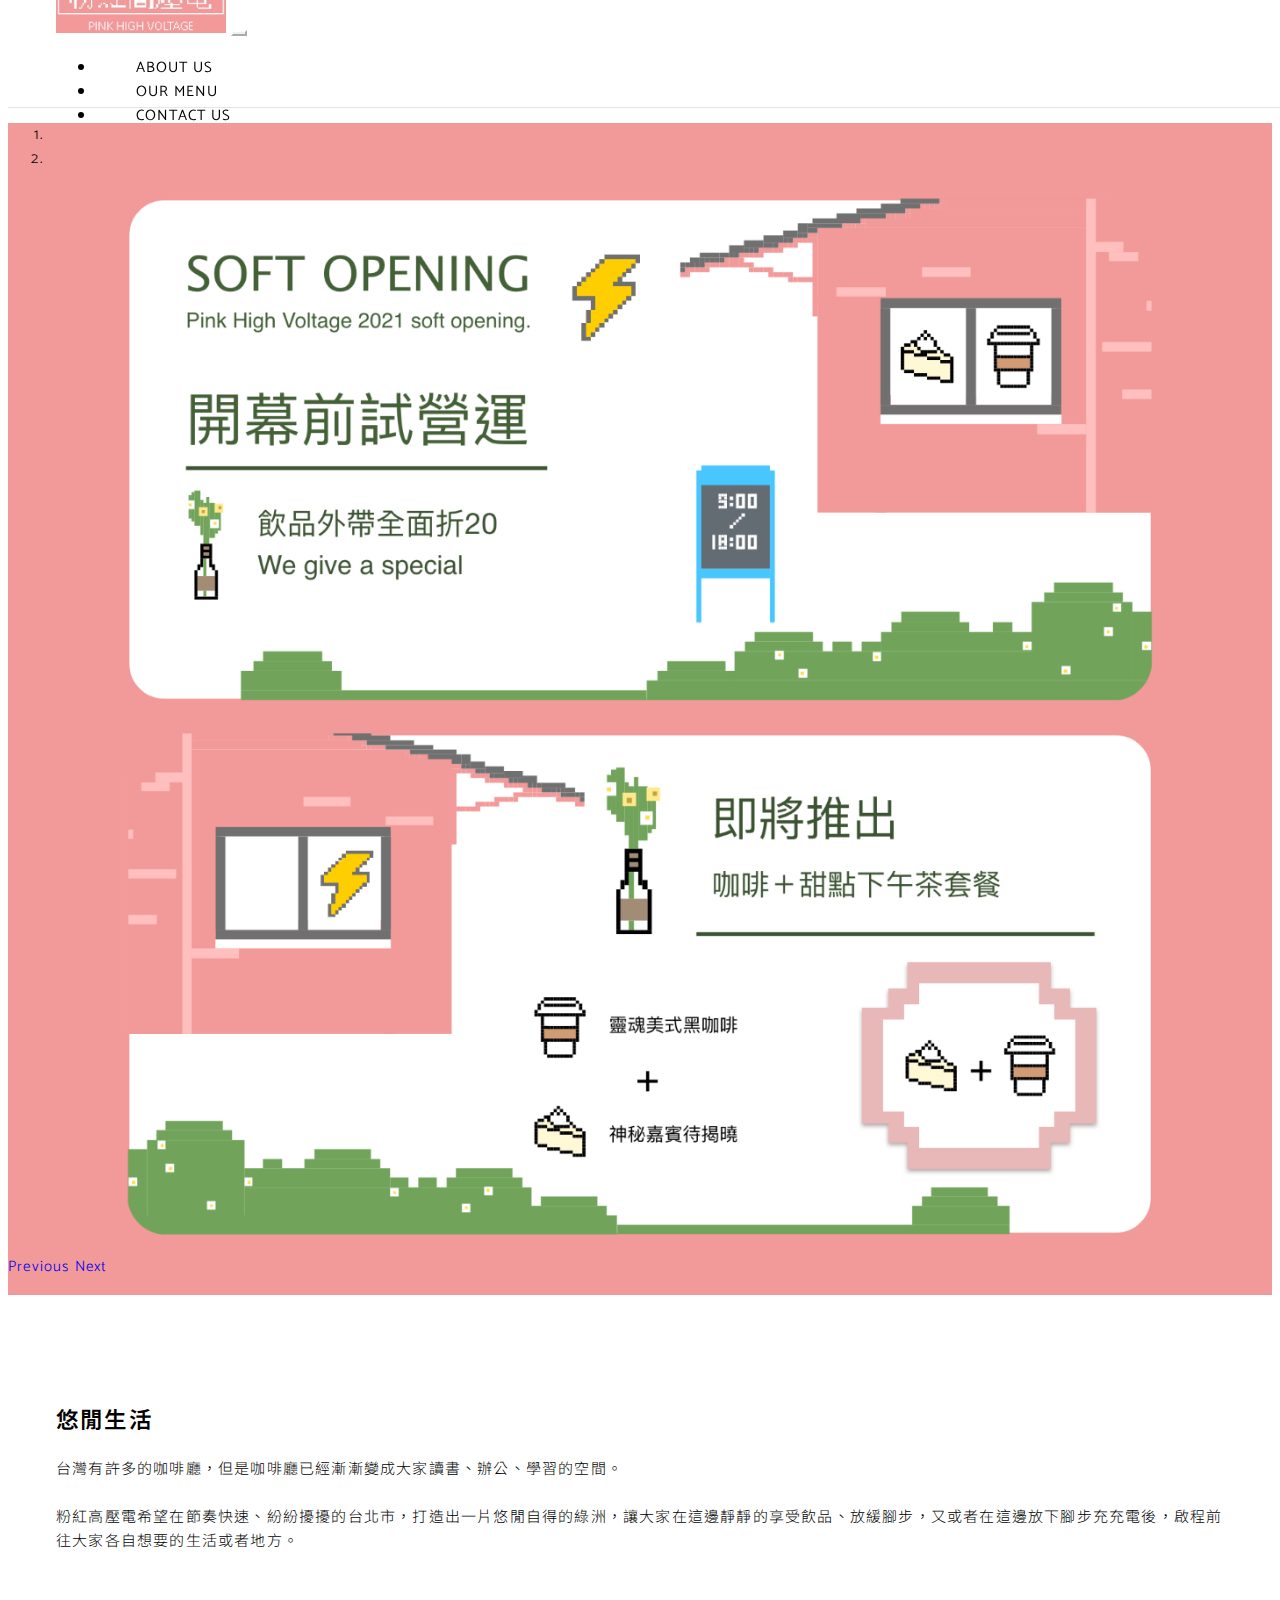
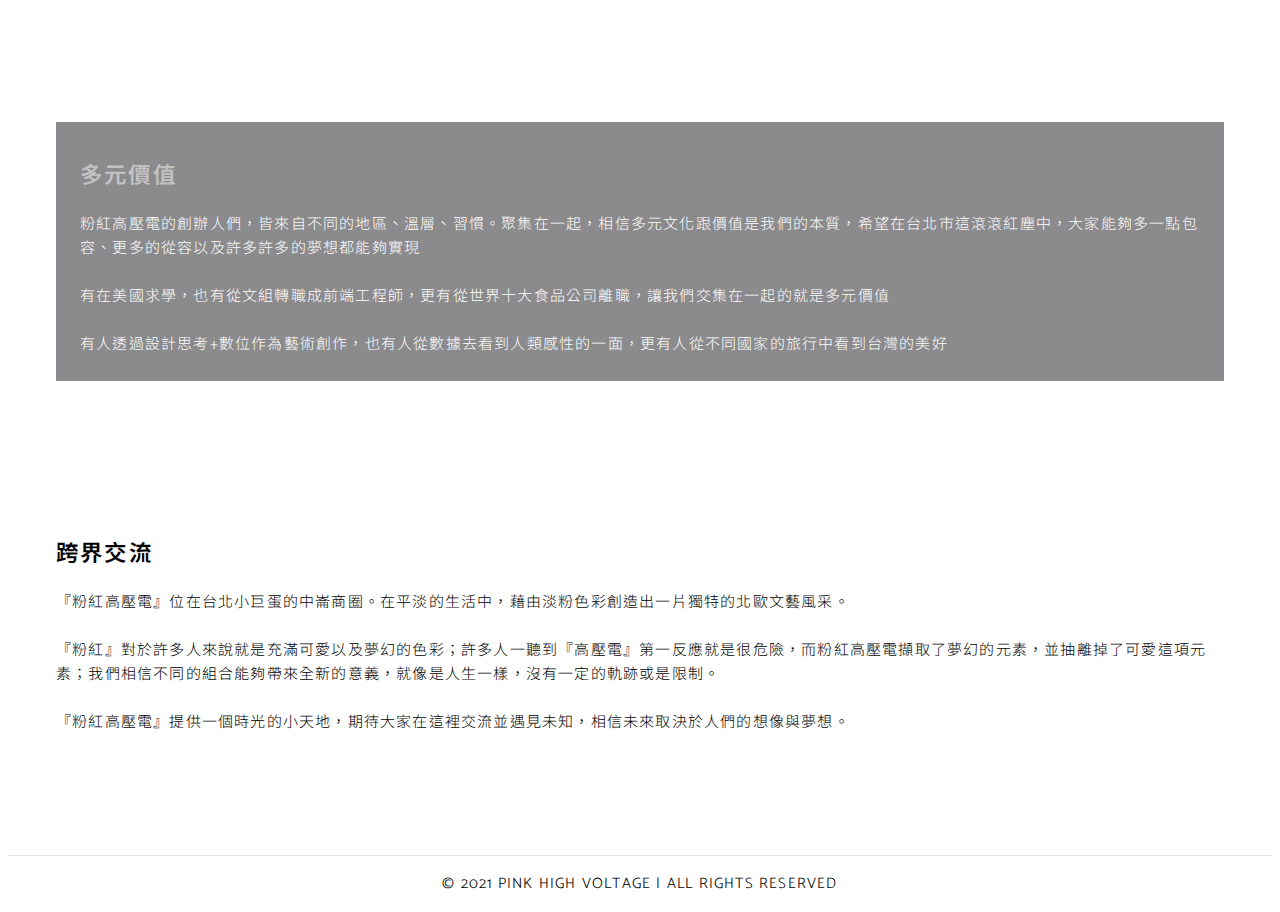
==== aboutus.html @ 833a74b4 "add about us page" ====
<!DOCTYPE html>
<html>
	<head>
		<meta http-equiv="Content-Type" content="text/html; charset=utf-8">
		<title>粉紅高壓電</title>
		<link rel="icon" href="favicon.png" type="image/png">
		<meta name="keywords" content="">
		<meta name="description" content="">
		<!-- BEGIN og tag -->
        <meta property="og:site_name" content="粉紅高壓電" />
        <!-- END og tag -->

		<meta name="author" content="" />
		<meta http-equiv="X-UA-Compatible" content="IE=edge">
		<meta name="viewport" content="width=device-width, minimum-scale=1.0, maximum-scale=1.0, user-scalable=no">

        <!--[if lt IE 9]>
		<script src="https://oss.maxcdn.com/html5shiv/3.7.2/html5shiv.min.js"></script>
		<script src="https://oss.maxcdn.com/respond/1.4.2/respond.min.js"></script>
		<![endif]-->

		<link rel="stylesheet" href="https://cdn.jsdelivr.net/npm/bootstrap@4.6.0/dist/css/bootstrap.min.css" integrity="sha384-B0vP5xmATw1+K9KRQjQERJvTumQW0nPEzvF6L/Z6nronJ3oUOFUFpCjEUQouq2+l" crossorigin="anonymous">
        <link rel="stylesheet" href="./style.css">

		<link href="https://fonts.googleapis.com/css?family=Noto+Sans+TC:300,400|Noto+Serif+TC:500,600,700|Catamaran:300,400,500,600,700&display=swap" rel="stylesheet">
		<script src="https://code.jquery.com/jquery-3.3.1.min.js"></script>

		<script src="https://cdn.jsdelivr.net/npm/bootstrap@4.6.0/dist/js/bootstrap.min.js" integrity="sha384-+YQ4JLhjyBLPDQt//I+STsc9iw4uQqACwlvpslubQzn4u2UU2UFM80nGisd026JF" crossorigin="anonymous"></script>
		<script src="https://cdn.jsdelivr.net/npm/bootstrap@4.6.0/dist/js/bootstrap.bundle.min.js" integrity="sha384-Piv4xVNRyMGpqkS2by6br4gNJ7DXjqk09RmUpJ8jgGtD7zP9yug3goQfGII0yAns" crossorigin="anonymous"></script>
	</head>
	<body>
		<nav class="navbar navbar-light navbar-expand-md fixed-top">
			<div class="container">
				<a class="navbar-brand" href="/">
					<img src="./img/logo-2.png" alt="">
				</a>
				<button class="navbar-toggler" type="button" data-toggle="collapse" data-target="#navbarCollapse" aria-controls="navbarCollapse" aria-expanded="false" aria-label="Toggle navigation">
					<span class="navbar-toggler-icon"></span>
				</button>
				<div class="collapse navbar-collapse" id="navbarCollapse">
					<ul class="navbar-nav mr-auto">
						<li class="nav-item">
							<a class="nav-link" href="#aboutus" data-name="我們的故事">ABOUT US</a>
						</li>
						<li class="nav-item">
							<a class="nav-link" href="/index.html#menu">OUR MENU</a>
						</li>
						<li class="nav-item">
							<a class="nav-link" href="/index.html#contact">CONTACT US</a>
						</li>
					</ul>
				</div>
			</div>
		</nav>
		<div class="blank"></div>
		<div class="banner-bg">
			<div class="container">
				<div id="carouselExampleIndicators" class="carousel slide" data-ride="carousel">
					<ol class="carousel-indicators">
						<li data-target="#carouselExampleIndicators" data-slide-to="0" class="active"></li>
						<li data-target="#carouselExampleIndicators" data-slide-to="1"></li>
					</ol>
					<div class="carousel-inner">
						<div class="carousel-item active">
							<img class="d-block w-100" src="./img/banner_first.png" alt="First slide">
						</div>
						<div class="carousel-item">
							<img class="d-block w-100" src="./img/banner_second.png" alt="Second slide">
						</div>
					</div>
					<a class="carousel-control-prev" href="#carouselExampleIndicators" role="button" data-slide="prev">
						<span class="carousel-control-prev-icon" aria-hidden="true"></span>
						<span class="sr-only">Previous</span>
					</a>
					<a class="carousel-control-next" href="#carouselExampleIndicators" role="button" data-slide="next">
						<span class="carousel-control-next-icon" aria-hidden="true"></span>
						<span class="sr-only">Next</span>
					</a>
				</div>
			</div>
		</div>

        <div class="container core-value">
            <div class="row">
				<div class="col-sm-12 col-md-7">
					<h2 data-type="core-value">悠閒生活</h2>
					<div class="value-content">
						台灣有許多的咖啡廳，但是咖啡廳已經漸漸變成大家讀書、辦公、學習的空間。<br><br>
						粉紅高壓電希望在節奏快速、紛紛擾擾的台北市，打造出一片悠閒自得的綠洲，讓大家在這邊靜靜的享受飲品、放緩腳步，又或者在這邊放下腳步充充電後，啟程前往大家各自想要的生活或者地方。
					</div>
				</div>
				<div class="col-sm-12 col-md-5">
					<img src="./img/aboutus.png" alt="">
				</div>
			</div>
        </div>

		<div class="core-value-bg">
			<div class="container">
				<div class="row">
					<div class="col-sm-12 col-md-7 value-content-bg">
						<h2 data-type="core-value2">多元價值</h2>
						<div class="value-content">
							粉紅高壓電的創辦人們，皆來自不同的地區、溫層、習慣。聚集在一起，相信多元文化跟價值是我們的本質，希望在台北市這滾滾紅塵中，大家能夠多一點包容、更多的從容以及許多許多的夢想都能夠實現<br><br>
							有在美國求學，也有從文組轉職成前端工程師，更有從世界十大食品公司離職，讓我們交集在一起的就是多元價值<br><br>
							有人透過設計思考+數位作為藝術創作，也有人從數據去看到人類感性的一面，更有人從不同國家的旅行中看到台灣的美好
						</div>
					</div>
				</div>
			</div>
        </div>

		<div class="container core-value">
            <div class="row">
				<div class="col-sm-12 col-md-7">
					<h2 data-type="core-value">跨界交流</h2>
					<div class="value-content">
						『粉紅高壓電』位在台北小巨蛋的中崙商圈。在平淡的生活中，藉由淡粉色彩創造出一片獨特的北歐文藝風采。<br><br>
						『粉紅』對於許多人來說就是充滿可愛以及夢幻的色彩；許多人一聽到『高壓電』第一反應就是很危險，而粉紅高壓電擷取了夢幻的元素，並抽離掉了可愛這項元素；我們相信不同的組合能夠帶來全新的意義，就像是人生一樣，沒有一定的軌跡或是限制。<br><br>
						『粉紅高壓電』提供一個時光的小天地，期待大家在這裡交流並遇見未知，相信未來取決於人們的想像與夢想。
					</div>
				</div>
				<div class="col-sm-12 col-md-5">
					<img src="./img/newselection.png" alt="">
				</div>
			</div>
        </div>

		<div class="container">
			<div class="copyright-wrapper">
				© 2021 PINK HIGH VOLTAGE | ALL RIGHTS RESERVED
			</div>
		</div>

		<script>window.jQuery || document.write('<script src="js/vendor/jquery-1.11.2.min.js"><\/script>')</script>

		<script src="./js/plugins.js"></script>
		<script src="./js/main.js"></script>

		<script src="http://ajax.googleapis.com/ajax/libs/jquery/1.10.2/jquery.min.js" type="text/javascript"></script>

		<script type="text/javascript">
			// document.getElementById('aboutus').scrollIntoView({
			// 	behavior: 'smooth'
			// });
		</script>
	</body>
</html>
---- style.css ----
@charset "UTF-8";
@import "reset.css";
/* Grid */
/* color */
/* height */
/* Grid */
/* color */
/* height */
*,
*:before,
*:after {
    -webkit-box-sizing: border-box;
    -moz-box-sizing: border-box;
    box-sizing: border-box;
}

body {
    font: 100%/1.5em 'Catamaran',-apple-system,'Noto Sans TC', Arial, Helvetica, sans-serif;
    color: black;
    font-weight: 300;
    line-height: 1.5rem;
    letter-spacing: 1.2px;
    font-size: 15px;
    overflow-x: hidden;
    position: relative;
}

body ::-moz-selection {
    /* background: #ecf1ca;  */
    background: #F4C3C3;
}

body ::selection {
    /* background: #ecf1ca;  */
    background: #F4C3C3;
}
  
article, aside, details, figcaption, figure, hgroup, menu, nav, section {
    display: block;
    font-family: 'Catamaran',-apple-system,'Noto Sans TC', sans-serif;
}

address {
    font-style: normal;
}

a {
    text-decoration: none;
}

img {
    max-width: 100%;
    height: auto;
}

.navbar {
    display: -webkit-box;
    display: -webkit-flex;
    display: -moz-box;
    display: -ms-flexbox;
    -js-display: flex;
    display: flex;
    -webkit-box-align: center;
    -webkit-align-items: center;
    -moz-box-align: center;
    -ms-flex-align: center;
    align-items: center;
    -webkit-box-pack: justify;
    -webkit-justify-content: space-between;
    -moz-box-pack: justify;
    -ms-flex-pack: justify;
    justify-content: space-between;
    height: 100px;
    padding: .8rem 3rem;
    font-weight: 400;
    letter-spacing: 1px;
    font-size: 15px;
    position: fixed;
    width: 100%;
    z-index: 777;
    -webkit-transition: all 400ms;
    -o-transition: all 400ms;
    -moz-transition: all 400ms;
    transition: all 400ms;
    background: white;
    border-bottom: #e6e6e6 1px solid;
}

.navbar-brand img {
    height: 60px;
}

.navbar-light .navbar-toggler {
    border-color: white;
}

.nav-item {
    padding: 0 2.5rem;
}

.navbar-light .navbar-nav .nav-link {
    color: rgba(0, 0, 0, 1);
}

.navbar-light:hover .navbar-nav:hover .nav-link:hover {
    color: #F29999;
}

.blank {
    height: 100px;
}

.carousel {
    padding-bottom: 1rem;
}

@media (max-width: 768px) {
    .navbar {
        height: 80px;
    }

    .nav-item {
        padding: 1.2rem 3rem;
        border-bottom: #e6e6e6 1px solid;
    }

    .navbar-brand img {
        height: 50px;
    }

    .carousel {
        top: 80px;
    }

    .navbar-collapse {
        position: fixed;
        top: 80px;
        left: 0;
        height: 100%;
        width: 100%;
        background-color: white;
    }

    .navbar-collapse.collapsing {
        height: 100%;
        left: -75%;
        transition: height 0s ease;
    }

    .navbar-collapse.show {
        height: 100%;
        left: 0;
        transition: left 400ms ease-in-out;
    }

    .navbar-toggler.collapsed ~ .navbar-collapse {
        transition: left 400ms ease-in;
    }
}

.index-sec {
    /* position: relative; */
    padding-bottom: 1rem;
}

h3[data-type="index"] {
    font-size: 22px;
    margin-top: 35px;
    font-weight: bold;
    text-transform: uppercase;
    text-align: center;
}

h4[data-type="index"] {
    font-size: 17px;
    font-weight: bold;
    text-align: center;
    margin: auto;
    padding: .6rem 0 1.2rem 0;
    margin-bottom: 3rem;
    width: 100%;
    border-bottom: 1px solid #e6e6e6;
}

.new-wrapper {
    display: -webkit-box;
    display: -webkit-flex;
    display: -moz-box;
    display: -ms-flexbox;
    -js-display: flex;
    display: flex;
    -webkit-box-orient: vertical;
    -webkit-box-direction: normal;
    -webkit-flex-direction: row;
        -moz-box-orient: vertical;
        -moz-box-direction: normal;
        -ms-flex-direction: row;
            flex-direction: row;
    -webkit-box-align: center;
    -webkit-align-items: center;
        -moz-box-align: center;
        -ms-flex-align: center;
            align-items: center;
    text-align: center;
    -webkit-box-pack: center;
    -webkit-justify-content: center;
        -moz-box-pack: center;
        -ms-flex-pack: center;
        justify-content: center;
    line-height: 2.5rem;
    color: black;
    font-weight: 400;
    font-size: 21px;
    letter-spacing: 3px;
    position: relative;
    -webkit-font-smoothing: antialiased;
    margin-bottom: 2rem;
}

.pink-bg {
    background-color: #F4C3C3;
    padding: 2rem;
}

.banner-bg {
    background-color: #F29999;
}

.counter {
    color: #D67D7D;
}

.new-img {
    /* background-image: url("./img/newselection.png");
    background-position: center;
    background-repeat: no-repeat;
    background-attachment: fixed; */
    overflow: hidden;
}

.new-img img {
    max-width: 140%;
}

.about-wrapper {
    display: -webkit-box;
    display: -webkit-flex;
    display: -moz-box;
    display: -ms-flexbox;
    -js-display: flex;
    display: flex;
    -webkit-box-orient: vertical;
    -webkit-box-direction: normal;
    -webkit-flex-direction: row;
        -moz-box-orient: vertical;
        -moz-box-direction: normal;
        -ms-flex-direction: row;
            flex-direction: row;
    -webkit-box-align: center;
    -webkit-align-items: center;
        -moz-box-align: center;
        -ms-flex-align: center;
            align-items: center;
    text-align: center;
    -webkit-box-pack: center;
    -webkit-justify-content: center;
        -moz-box-pack: center;
        -ms-flex-pack: center;
            justify-content: center;
    line-height: 2.5rem;
    color: black;
    font-weight: 400;
    font-size: 21px;
    letter-spacing: 3px;
    position: relative;
    -webkit-font-smoothing: antialiased;
    margin-bottom: 2rem;
}

.about-wrapper .about-left {
    background: #F6F6F6;
    line-height: 2.5rem;
    color: black;
    font-weight: 400;
    font-size: 21px;
    letter-spacing: 3px;
    padding-top: 150px;
    padding-bottom: 150px;
}

.about-wrapper .about-left a {
    text-decoration: underline;
    color: #707070;
}

.about-wrapper .about-right img {
    width: 100%;
}

.index-about {
    max-width: 1440px;
    width: 87%;
    margin: auto;
    display: -webkit-box;
    display: -webkit-flex;
    display: -moz-box;
    display: -ms-flexbox;
    -js-display: flex;
    display: flex;
}
.index-about .ap {
    display: -webkit-box;
    display: -webkit-flex;
    display: -moz-box;
    display: -ms-flexbox;
    -js-display: flex;
    display: flex;
    -webkit-box-orient: vertical;
    -webkit-box-direction: normal;
    -webkit-flex-direction: column;
        -moz-box-orient: vertical;
        -moz-box-direction: normal;
        -ms-flex-direction: column;
            flex-direction: column;
    width: 50%;
    -webkit-box-align: center;
    -webkit-align-items: center;
        -moz-box-align: center;
        -ms-flex-align: center;
            align-items: center;
    text-align: center;
    -webkit-box-pack: center;
    -webkit-justify-content: center;
        -moz-box-pack: center;
        -ms-flex-pack: center;
            justify-content: center;
    background: #F6F6F6;
    line-height: 2.5rem;
    color: black;
    font-weight: 400;
    font-size: 21px;
    letter-spacing: 3px;
    position: relative;
    -webkit-font-smoothing: antialiased;
}
.index-about .ap span {
    font-size: 17px;
    letter-spacing: .6px;
    -webkit-font-smoothing: auto;
    margin-left: -2px;
}
.index-about .ap .link_1 {
    opacity: .6;
    letter-spacing: 1px;
    position: absolute;
    bottom: 2rem;
    left: 42%;
}
.index-about .ap .drop {
    display: -webkit-box;
    display: -webkit-flex;
    display: -moz-box;
    display: -ms-flexbox;
    -js-display: flex;
    display: flex;
    -webkit-box-orient: vertical;
    -webkit-box-direction: normal;
    -webkit-flex-direction: column;
        -moz-box-orient: vertical;
        -moz-box-direction: normal;
        -ms-flex-direction: column;
            flex-direction: column;
    -webkit-box-align: center;
    -webkit-align-items: center;
        -moz-box-align: center;
        -ms-flex-align: center;
            align-items: center;
    margin-top: -5rem;
    width: 3px;
    height: 150px;
    overflow: hidden;
    margin-bottom: 2rem;
}
.index-about .ap .drop span {
    display: block;
    width: 1px;
    height: 150px;
    background: black;
    -webkit-transition: all;
    -o-transition: all;
    -moz-transition: all;
    transition: all;
}
.index-about .ap .drop span:first-child {
    -webkit-animation: drop 5s infinite;
        -moz-animation: drop 5s infinite;
            -o-animation: drop 5s infinite;
            animation: drop 5s infinite;
}
.index-about .ap .drop span:nth-child(2) {
    -webkit-animation: drop2 5s infinite;
        -moz-animation: drop2 5s infinite;
            -o-animation: drop2 5s infinite;
            animation: drop2 5s infinite;
    -webkit-animation-delay: 3s;
        -moz-animation-delay: 3s;
            -o-animation-delay: 3s;
            animation-delay: 3s;
}
    
@-webkit-keyframes drop {
    from {
        -webkit-transform: translateY(-50px);
                transform: translateY(-50px);
    }
    to {
        -webkit-transform: translateY(150px);
                transform: translateY(150px);
    }
}
    
@-moz-keyframes drop {
    from {
        -moz-transform: translateY(-50px);
                transform: translateY(-50px);
    }
    to {
        -moz-transform: translateY(150px);
                transform: translateY(150px);
    }
}
    
@-o-keyframes drop {
    from {
        -o-transform: translateY(-50px);
            transform: translateY(-50px);
    }
    to {
        -o-transform: translateY(150px);
            transform: translateY(150px);
    }
}
    
@keyframes drop {
    from {
        -webkit-transform: translateY(-50px);
            -moz-transform: translateY(-50px);
                -o-transform: translateY(-50px);
                transform: translateY(-50px);
    }
    to {
        -webkit-transform: translateY(150px);
            -moz-transform: translateY(150px);
                -o-transform: translateY(150px);
                transform: translateY(150px);
    }
}
    
@-webkit-keyframes drop2 {
    from {
        -webkit-transform: translateY(-100px);
                transform: translateY(-100px); }
    to {
        -webkit-transform: translateY(150px);
                transform: translateY(150px); }
}
    
@-moz-keyframes drop2 {
    from {
        -moz-transform: translateY(-100px);
            transform: translateY(-100px); }
    to {
        -moz-transform: translateY(150px);
            transform: translateY(150px); }
}
    
@-o-keyframes drop2 {
    from {
        -o-transform: translateY(-100px);
            transform: translateY(-100px); }
    to {
        -o-transform: translateY(150px);
            transform: translateY(150px); }
}
    
@keyframes drop2 {
    from {
        -webkit-transform: translateY(-100px);
            -moz-transform: translateY(-100px);
            -o-transform: translateY(-100px);
                transform: translateY(-100px); }
    to {
        -webkit-transform: translateY(150px);
            -moz-transform: translateY(150px);
            -o-transform: translateY(150px);
                transform: translateY(150px); }
}

.index-about .ap img {
    width: 22px;
    margin-bottom: 3rem;
}
.index-about .ap img.white {
    display: none;
}
.index-about .ap img.black {
    -webkit-transform-origin: top;
        -moz-transform-origin: top;
        -ms-transform-origin: top;
            -o-transform-origin: top;
            transform-origin: top;
    -webkit-animation: dropImg 3s;
        -moz-animation: dropImg 3s;
            -o-animation: dropImg 3s;
            animation: dropImg 3s;
    -webkit-animation-delay: 5s;
        -moz-animation-delay: 5s;
            -o-animation-delay: 5s;
            animation-delay: 5s;
}
    
@-webkit-keyframes dropImg {
    0% {
        -webkit-transform: scale(0);
                transform: scale(0); }
    50% {
        -webkit-transform: scale(0);
                transform: scale(0); }
    100% {
        -webkit-transform: scale(1);
                transform: scale(1); }
}
    
@-moz-keyframes dropImg {
    0% {
        -moz-transform: scale(0);
            transform: scale(0); }
    50% {
        -moz-transform: scale(0);
            transform: scale(0); }
    100% {
        -moz-transform: scale(1);
            transform: scale(1); }
}
    
@-o-keyframes dropImg {
    0% {
        -o-transform: scale(0);
            transform: scale(0); }
    50% {
        -o-transform: scale(0);
            transform: scale(0); }
    100% {
        -o-transform: scale(1);
            transform: scale(1); }
}
    
@keyframes dropImg {
    0% {
        -webkit-transform: scale(0);
            -moz-transform: scale(0);
            -o-transform: scale(0);
                transform: scale(0); }
    50% {
        -webkit-transform: scale(0);
            -moz-transform: scale(0);
            -o-transform: scale(0);
                transform: scale(0); }
    100% {
        -webkit-transform: scale(1);
            -moz-transform: scale(1);
            -o-transform: scale(1);
                transform: scale(1); }
}

.index-about .img {
    width: 50%;
}
@media (max-width: 768px) {
    .index-about {
        position: relative;
        display: block;
    }
    .index-about .ap {
        width: 100%;
        height: 98%;
        position: absolute;
        background: rgba(0, 0, 0, 0.3);
        color: white;
        font-size: 19px;
    }
    .index-about .ap span {
        font-size: 15px;
        margin-left: -4px;
    }
    .index-about .ap .black {
        display: none;
    }
    .index-about .ap img.white {
        display: block;
    }
    .index-about .ap .drop {
        height: 100px;
    }
    .index-about .ap .drop span {
        background: white;
    }
    .index-about .link_1 {
        color: white;
    }
    .index-about .img {
        width: 100%;
    }
}

.contact-wrapper {
    display: -webkit-box;
    display: -webkit-flex;
    display: -moz-box;
    display: -ms-flexbox;
    -js-display: flex;
    display: flex;
    width: 86%;
    margin: auto;
    margin-top: 2rem;
}

.contact-wrapper .map-rwd {
    width: 50%;
    /* position: relative;
    padding-bottom: 65.25%;
    padding-top: 30px;
    height: 0; */
    overflow: hidden;
}
.contact-wrapper .map-rwd iframe {
    width: 100%;
}

.contact-wrapper .contact-wrap {
    width: 50%;
    display: -webkit-box;
    display: -webkit-flex;
    display: -moz-box;
    display: -ms-flexbox;
    -js-display: flex;
    display: flex;
    -webkit-box-pack: center;
    -webkit-justify-content: center;
              -moz-box-pack: center;
              -ms-flex-pack: center;
            justify-content: center;
    -webkit-box-align: center;
    -webkit-align-items: center;
         -moz-box-align: center;
         -ms-flex-align: center;
            align-items: center;
}

.contact-wrapper .contact-wrap ul {
    padding: 0;
    margin: 0;
    list-style-type: none;
    width: 70%;
}

@media (max-width: 980px) {
    .contact-wrapper .contact-wrap ul {
        width: 85%;
    }
}
.contact-wrapper .contact-wrap ul li {
    display: -webkit-box;
    display: -webkit-flex;
    display: -moz-box;
    display: -ms-flexbox;
    -js-display: flex;
    display: flex;
    -webkit-flex-wrap: wrap;
        -ms-flex-wrap: wrap;
            flex-wrap: wrap;
    margin-bottom: 1rem;
    letter-spacing: 2px;
}
.contact-wrapper .contact-wrap ul li a {
    color: black;
}
.contact-wrapper .contact-wrap ul li a:hover {
    color: #F29999;
}
.contact-wrapper .contact-wrap ul li span {
    width: 80px;
    display: block;
}
.contact-wrapper .contact-wrap ul li address {
    display: block;
    word-break: break-all;
}
@media (max-width: 768px) {
    .contact-wrapper .contact-wrap ul li address {
        margin-top: .5rem;
    }
}
.contact-wrapper .contact-wrap ul li address:last-child {
    padding-left: 80px;
}
@media (max-width: 768px) {
    .contact-wrapper .contact-wrap ul li address:last-child {
        padding-left: 0;
        margin-top: 0;
    }
}
@media (max-width: 768px) {
    .contact-wrapper {
        -webkit-box-orient: vertical;
     -webkit-box-direction: normal;
    -webkit-flex-direction: column;
           -moz-box-orient: vertical;
        -moz-box-direction: normal;
        -ms-flex-direction: column;
            flex-direction: column;
    }
    .contact-wrapper .map-rwd, .contact-wrapper .contact-wrap {
        width: 100%;
    }
    .contact-wrapper .contact-wrap {
        margin-top: 2rem;
    }
    .contact-wrapper .contact-wrap ul {
        width: 90%;
    }
}

.bottom-logo {
    display: flex;
    flex-direction: column;
    flex-wrap: wrap;
    justify-content: center;
    align-items: center;
    margin-top: 3rem;
}

.bottom-logo .vertical-line {
    text-align: center;
    width: 0;
    height: 100px;
    border: #F29999 1px solid;
}

.bottom-logo img {
    width: 150px;
    height: auto;
}

.social-wrapper {
    margin-top: 3rem;
    display: flex;
    flex-direction: row;
    align-items: center;
    justify-content: center;
}

.social-icon img {
    display: block;
    margin-left: auto;
    margin-right: auto;
}

.copyright-wrapper {
    margin-top: 3rem;
    margin-bottom: 1rem;
    padding-top: 1rem;
    display: flex;
    flex-direction: row;
    align-items: center;
    justify-content: center;
    border-top: #e6e6e6 1px solid;
}

.core-value {
    margin-top: 3rem;
    padding: 3rem;
}

.core-value-bg {
    margin-top: 3rem;
    padding: 3rem;
    width: 100%;;
    /* height: 492px; */
    background: url("./img/newselection.png") no-repeat;
    background-size: cover;
    /* text-align: center; */
    /* display: inline-block; */
    /* position: relative; */
}

.value-content-bg {
    background-color: rgba(61,60,64,.6);
    padding: 1.5rem;
    color: white;
}

h2[data-type="core-value"] {
    margin-bottom: 1.5rem;
    font-weight: 600;
    /* font-family: 'HYQiHei-45S', 'Microsoft YaHei', Helvetica,Hiragino Sans GB; */
}

h2[data-type="core-value2"] {
    margin-bottom: 1.5rem;
    font-weight: 600;
    color: #c2c2c2;
    /* font-family: 'HYQiHei-45S', 'Microsoft YaHei', Helvetica,Hiragino Sans GB; */
}

.value-content {
    line-height: 1.5rem;
}

.core-value img {
    /* height: 100%; */
    /* overflow: hidden; */
}
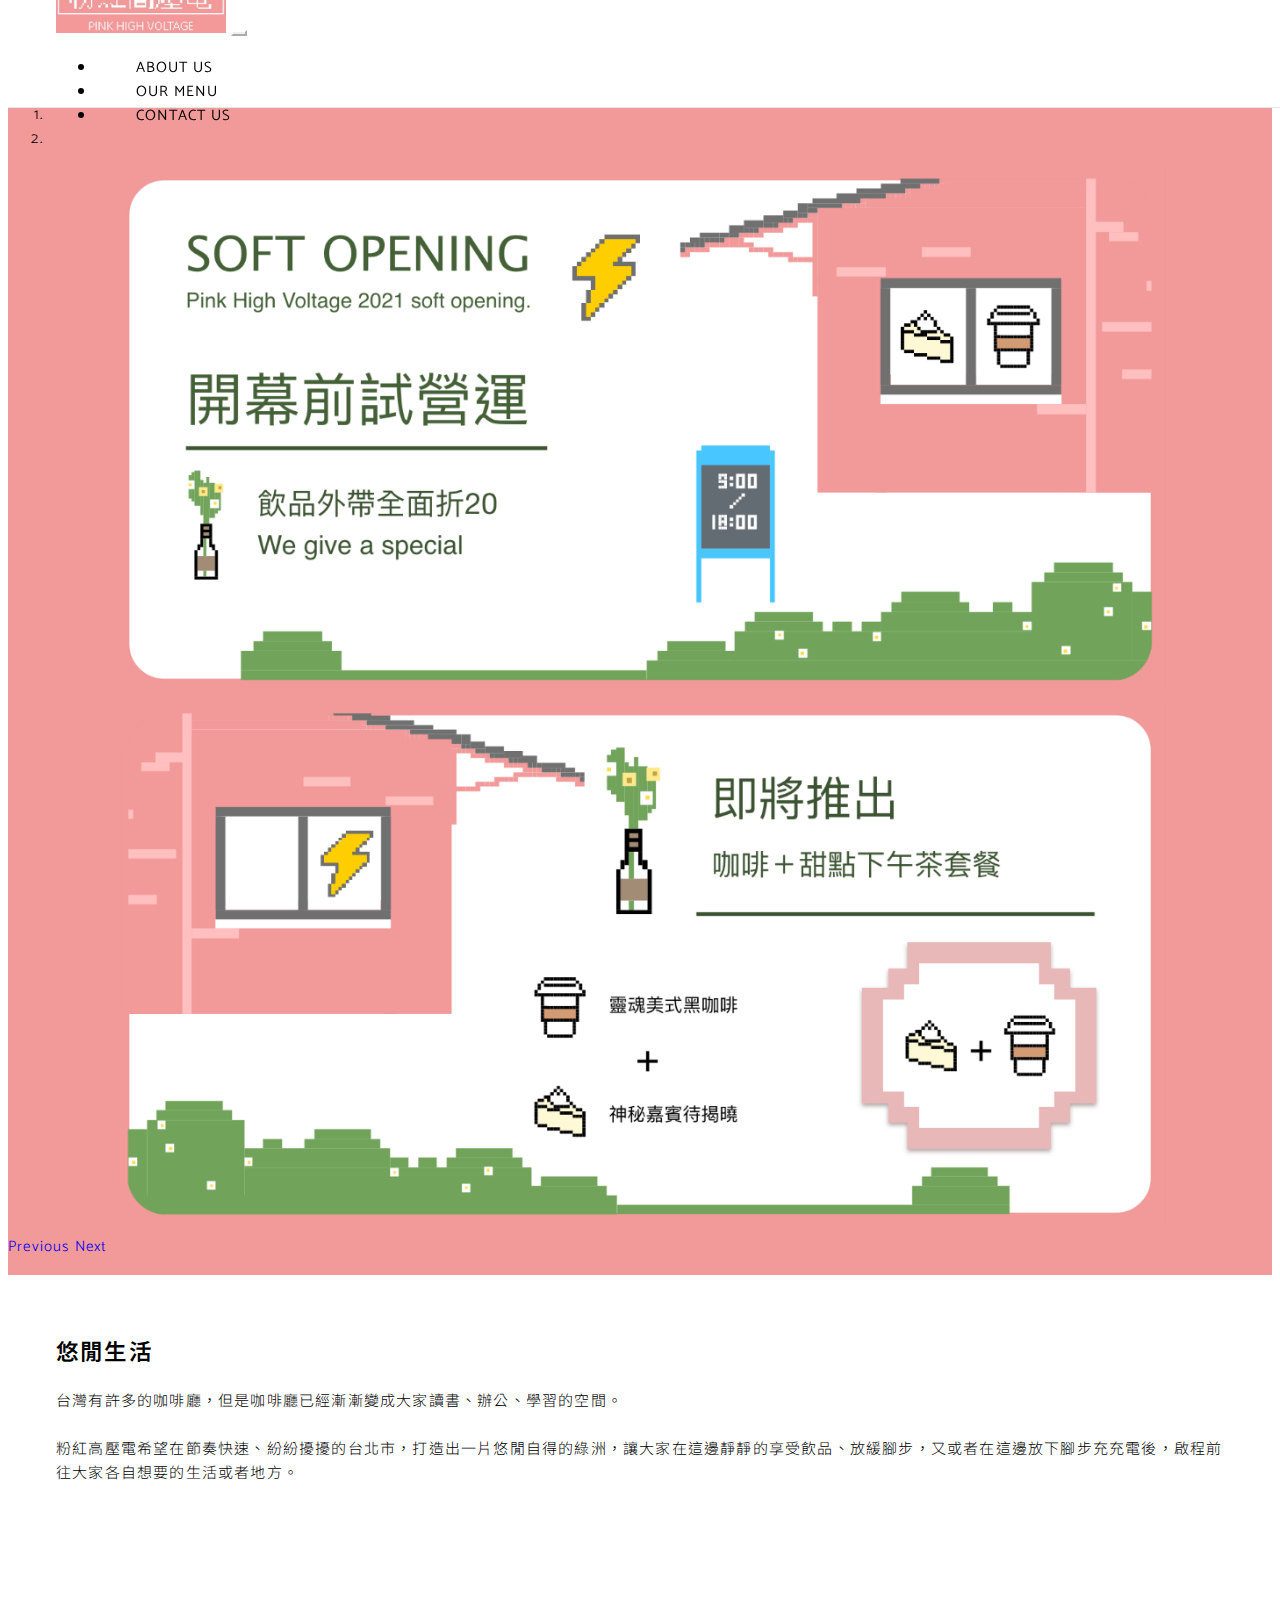
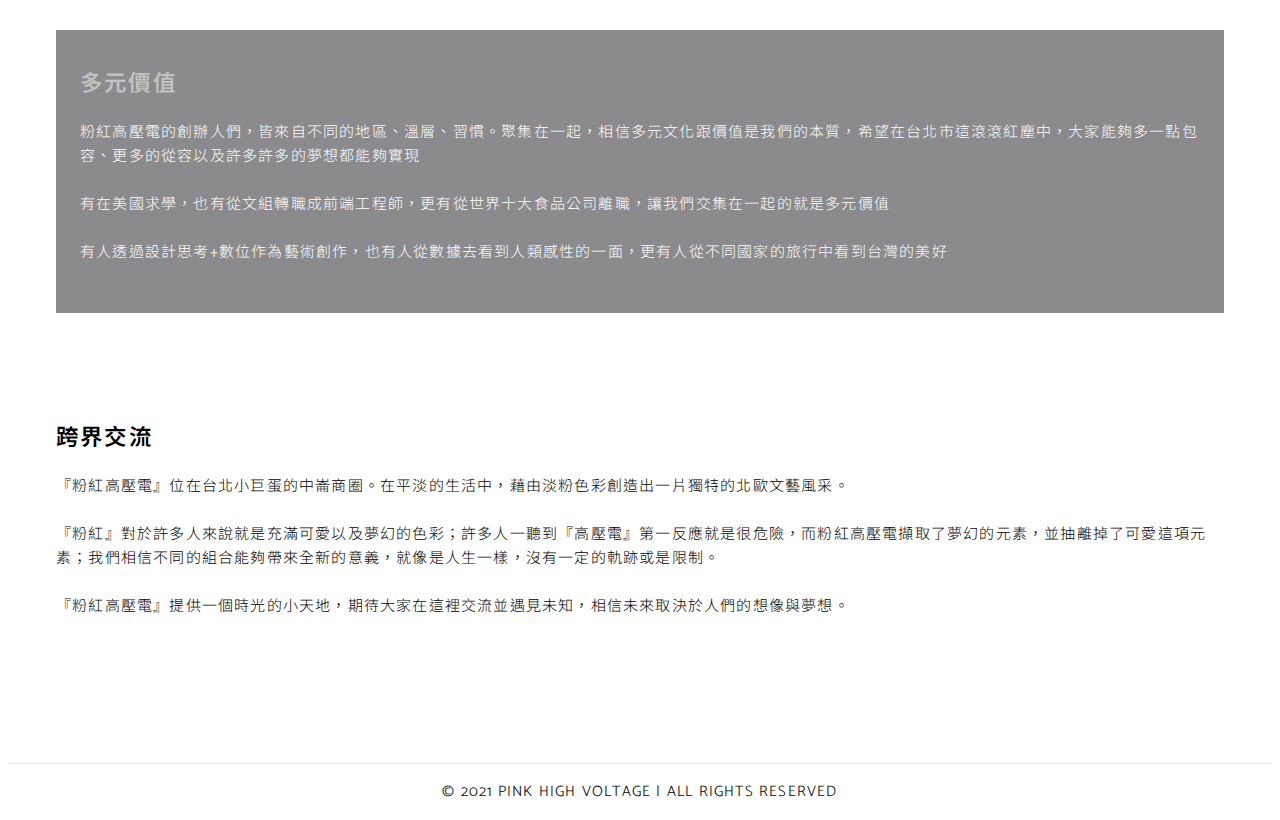
==== commit ec8b55eb: "fix RWD" ====
--- a/aboutus.html
+++ b/aboutus.html
@@ -43,10 +43,10 @@
 							<a class="nav-link" href="#aboutus" data-name="我們的故事">ABOUT US</a>
 						</li>
 						<li class="nav-item">
-							<a class="nav-link" href="/index.html#menu">OUR MENU</a>
+							<a class="nav-link" href="./index.html#menu">OUR MENU</a>
 						</li>
 						<li class="nav-item">
-							<a class="nav-link" href="/index.html#contact">CONTACT US</a>
+							<a class="nav-link" href="./index.html#contact">CONTACT US</a>
 						</li>
 					</ul>
 				</div>
--- a/style.css
+++ b/style.css
@@ -107,11 +107,12 @@
 }
 
 .blank {
-    height: 100px;
+    height: 80px;
 }
 
 .carousel {
     padding-bottom: 1rem;
+    top: 15px;
 }
 
 @media (max-width: 768px) {
@@ -128,8 +129,12 @@
         height: 50px;
     }
 
+    .blank {
+        height: 80px;
+    }
+
     .carousel {
-        top: 80px;
+        top: 10px;
     }
 
     .navbar-collapse {
@@ -297,322 +302,6 @@
     width: 100%;
 }
 
-.index-about {
-    max-width: 1440px;
-    width: 87%;
-    margin: auto;
-    display: -webkit-box;
-    display: -webkit-flex;
-    display: -moz-box;
-    display: -ms-flexbox;
-    -js-display: flex;
-    display: flex;
-}
-.index-about .ap {
-    display: -webkit-box;
-    display: -webkit-flex;
-    display: -moz-box;
-    display: -ms-flexbox;
-    -js-display: flex;
-    display: flex;
-    -webkit-box-orient: vertical;
-    -webkit-box-direction: normal;
-    -webkit-flex-direction: column;
-        -moz-box-orient: vertical;
-        -moz-box-direction: normal;
-        -ms-flex-direction: column;
-            flex-direction: column;
-    width: 50%;
-    -webkit-box-align: center;
-    -webkit-align-items: center;
-        -moz-box-align: center;
-        -ms-flex-align: center;
-            align-items: center;
-    text-align: center;
-    -webkit-box-pack: center;
-    -webkit-justify-content: center;
-        -moz-box-pack: center;
-        -ms-flex-pack: center;
-            justify-content: center;
-    background: #F6F6F6;
-    line-height: 2.5rem;
-    color: black;
-    font-weight: 400;
-    font-size: 21px;
-    letter-spacing: 3px;
-    position: relative;
-    -webkit-font-smoothing: antialiased;
-}
-.index-about .ap span {
-    font-size: 17px;
-    letter-spacing: .6px;
-    -webkit-font-smoothing: auto;
-    margin-left: -2px;
-}
-.index-about .ap .link_1 {
-    opacity: .6;
-    letter-spacing: 1px;
-    position: absolute;
-    bottom: 2rem;
-    left: 42%;
-}
-.index-about .ap .drop {
-    display: -webkit-box;
-    display: -webkit-flex;
-    display: -moz-box;
-    display: -ms-flexbox;
-    -js-display: flex;
-    display: flex;
-    -webkit-box-orient: vertical;
-    -webkit-box-direction: normal;
-    -webkit-flex-direction: column;
-        -moz-box-orient: vertical;
-        -moz-box-direction: normal;
-        -ms-flex-direction: column;
-            flex-direction: column;
-    -webkit-box-align: center;
-    -webkit-align-items: center;
-        -moz-box-align: center;
-        -ms-flex-align: center;
-            align-items: center;
-    margin-top: -5rem;
-    width: 3px;
-    height: 150px;
-    overflow: hidden;
-    margin-bottom: 2rem;
-}
-.index-about .ap .drop span {
-    display: block;
-    width: 1px;
-    height: 150px;
-    background: black;
-    -webkit-transition: all;
-    -o-transition: all;
-    -moz-transition: all;
-    transition: all;
-}
-.index-about .ap .drop span:first-child {
-    -webkit-animation: drop 5s infinite;
-        -moz-animation: drop 5s infinite;
-            -o-animation: drop 5s infinite;
-            animation: drop 5s infinite;
-}
-.index-about .ap .drop span:nth-child(2) {
-    -webkit-animation: drop2 5s infinite;
-        -moz-animation: drop2 5s infinite;
-            -o-animation: drop2 5s infinite;
-            animation: drop2 5s infinite;
-    -webkit-animation-delay: 3s;
-        -moz-animation-delay: 3s;
-            -o-animation-delay: 3s;
-            animation-delay: 3s;
-}
-    
-@-webkit-keyframes drop {
-    from {
-        -webkit-transform: translateY(-50px);
-                transform: translateY(-50px);
-    }
-    to {
-        -webkit-transform: translateY(150px);
-                transform: translateY(150px);
-    }
-}
-    
-@-moz-keyframes drop {
-    from {
-        -moz-transform: translateY(-50px);
-                transform: translateY(-50px);
-    }
-    to {
-        -moz-transform: translateY(150px);
-                transform: translateY(150px);
-    }
-}
-    
-@-o-keyframes drop {
-    from {
-        -o-transform: translateY(-50px);
-            transform: translateY(-50px);
-    }
-    to {
-        -o-transform: translateY(150px);
-            transform: translateY(150px);
-    }
-}
-    
-@keyframes drop {
-    from {
-        -webkit-transform: translateY(-50px);
-            -moz-transform: translateY(-50px);
-                -o-transform: translateY(-50px);
-                transform: translateY(-50px);
-    }
-    to {
-        -webkit-transform: translateY(150px);
-            -moz-transform: translateY(150px);
-                -o-transform: translateY(150px);
-                transform: translateY(150px);
-    }
-}
-    
-@-webkit-keyframes drop2 {
-    from {
-        -webkit-transform: translateY(-100px);
-                transform: translateY(-100px); }
-    to {
-        -webkit-transform: translateY(150px);
-                transform: translateY(150px); }
-}
-    
-@-moz-keyframes drop2 {
-    from {
-        -moz-transform: translateY(-100px);
-            transform: translateY(-100px); }
-    to {
-        -moz-transform: translateY(150px);
-            transform: translateY(150px); }
-}
-    
-@-o-keyframes drop2 {
-    from {
-        -o-transform: translateY(-100px);
-            transform: translateY(-100px); }
-    to {
-        -o-transform: translateY(150px);
-            transform: translateY(150px); }
-}
-    
-@keyframes drop2 {
-    from {
-        -webkit-transform: translateY(-100px);
-            -moz-transform: translateY(-100px);
-            -o-transform: translateY(-100px);
-                transform: translateY(-100px); }
-    to {
-        -webkit-transform: translateY(150px);
-            -moz-transform: translateY(150px);
-            -o-transform: translateY(150px);
-                transform: translateY(150px); }
-}
-
-.index-about .ap img {
-    width: 22px;
-    margin-bottom: 3rem;
-}
-.index-about .ap img.white {
-    display: none;
-}
-.index-about .ap img.black {
-    -webkit-transform-origin: top;
-        -moz-transform-origin: top;
-        -ms-transform-origin: top;
-            -o-transform-origin: top;
-            transform-origin: top;
-    -webkit-animation: dropImg 3s;
-        -moz-animation: dropImg 3s;
-            -o-animation: dropImg 3s;
-            animation: dropImg 3s;
-    -webkit-animation-delay: 5s;
-        -moz-animation-delay: 5s;
-            -o-animation-delay: 5s;
-            animation-delay: 5s;
-}
-    
-@-webkit-keyframes dropImg {
-    0% {
-        -webkit-transform: scale(0);
-                transform: scale(0); }
-    50% {
-        -webkit-transform: scale(0);
-                transform: scale(0); }
-    100% {
-        -webkit-transform: scale(1);
-                transform: scale(1); }
-}
-    
-@-moz-keyframes dropImg {
-    0% {
-        -moz-transform: scale(0);
-            transform: scale(0); }
-    50% {
-        -moz-transform: scale(0);
-            transform: scale(0); }
-    100% {
-        -moz-transform: scale(1);
-            transform: scale(1); }
-}
-    
-@-o-keyframes dropImg {
-    0% {
-        -o-transform: scale(0);
-            transform: scale(0); }
-    50% {
-        -o-transform: scale(0);
-            transform: scale(0); }
-    100% {
-        -o-transform: scale(1);
-            transform: scale(1); }
-}
-    
-@keyframes dropImg {
-    0% {
-        -webkit-transform: scale(0);
-            -moz-transform: scale(0);
-            -o-transform: scale(0);
-                transform: scale(0); }
-    50% {
-        -webkit-transform: scale(0);
-            -moz-transform: scale(0);
-            -o-transform: scale(0);
-                transform: scale(0); }
-    100% {
-        -webkit-transform: scale(1);
-            -moz-transform: scale(1);
-            -o-transform: scale(1);
-                transform: scale(1); }
-}
-
-.index-about .img {
-    width: 50%;
-}
-@media (max-width: 768px) {
-    .index-about {
-        position: relative;
-        display: block;
-    }
-    .index-about .ap {
-        width: 100%;
-        height: 98%;
-        position: absolute;
-        background: rgba(0, 0, 0, 0.3);
-        color: white;
-        font-size: 19px;
-    }
-    .index-about .ap span {
-        font-size: 15px;
-        margin-left: -4px;
-    }
-    .index-about .ap .black {
-        display: none;
-    }
-    .index-about .ap img.white {
-        display: block;
-    }
-    .index-about .ap .drop {
-        height: 100px;
-    }
-    .index-about .ap .drop span {
-        background: white;
-    }
-    .index-about .link_1 {
-        color: white;
-    }
-    .index-about .img {
-        width: 100%;
-    }
-}
-
 .contact-wrapper {
     display: -webkit-box;
     display: -webkit-flex;
@@ -764,6 +453,7 @@
     display: block;
     margin-left: auto;
     margin-right: auto;
+    margin-bottom: 1.5rem;
 }
 
 .copyright-wrapper {
@@ -774,16 +464,28 @@
     flex-direction: row;
     align-items: center;
     justify-content: center;
+    text-align: center;
     border-top: #e6e6e6 1px solid;
 }
 
 .core-value {
-    margin-top: 3rem;
+    /* margin-top: 3rem; */
     padding: 3rem;
+    overflow: hidden;
+}
+
+.core-value img {
+    max-width: 140%;
+}
+
+@media (max-width: 768px) {
+    .core-value img {
+        max-width: 100%;
+    }
 }
 
 .core-value-bg {
-    margin-top: 3rem;
+    /* margin-top: 3rem; */
     padding: 3rem;
     width: 100%;;
     /* height: 492px; */
@@ -815,9 +517,5 @@
 
 .value-content {
     line-height: 1.5rem;
-}
-
-.core-value img {
-    /* height: 100%; */
-    /* overflow: hidden; */
+    margin-bottom: 1.5rem;
 }